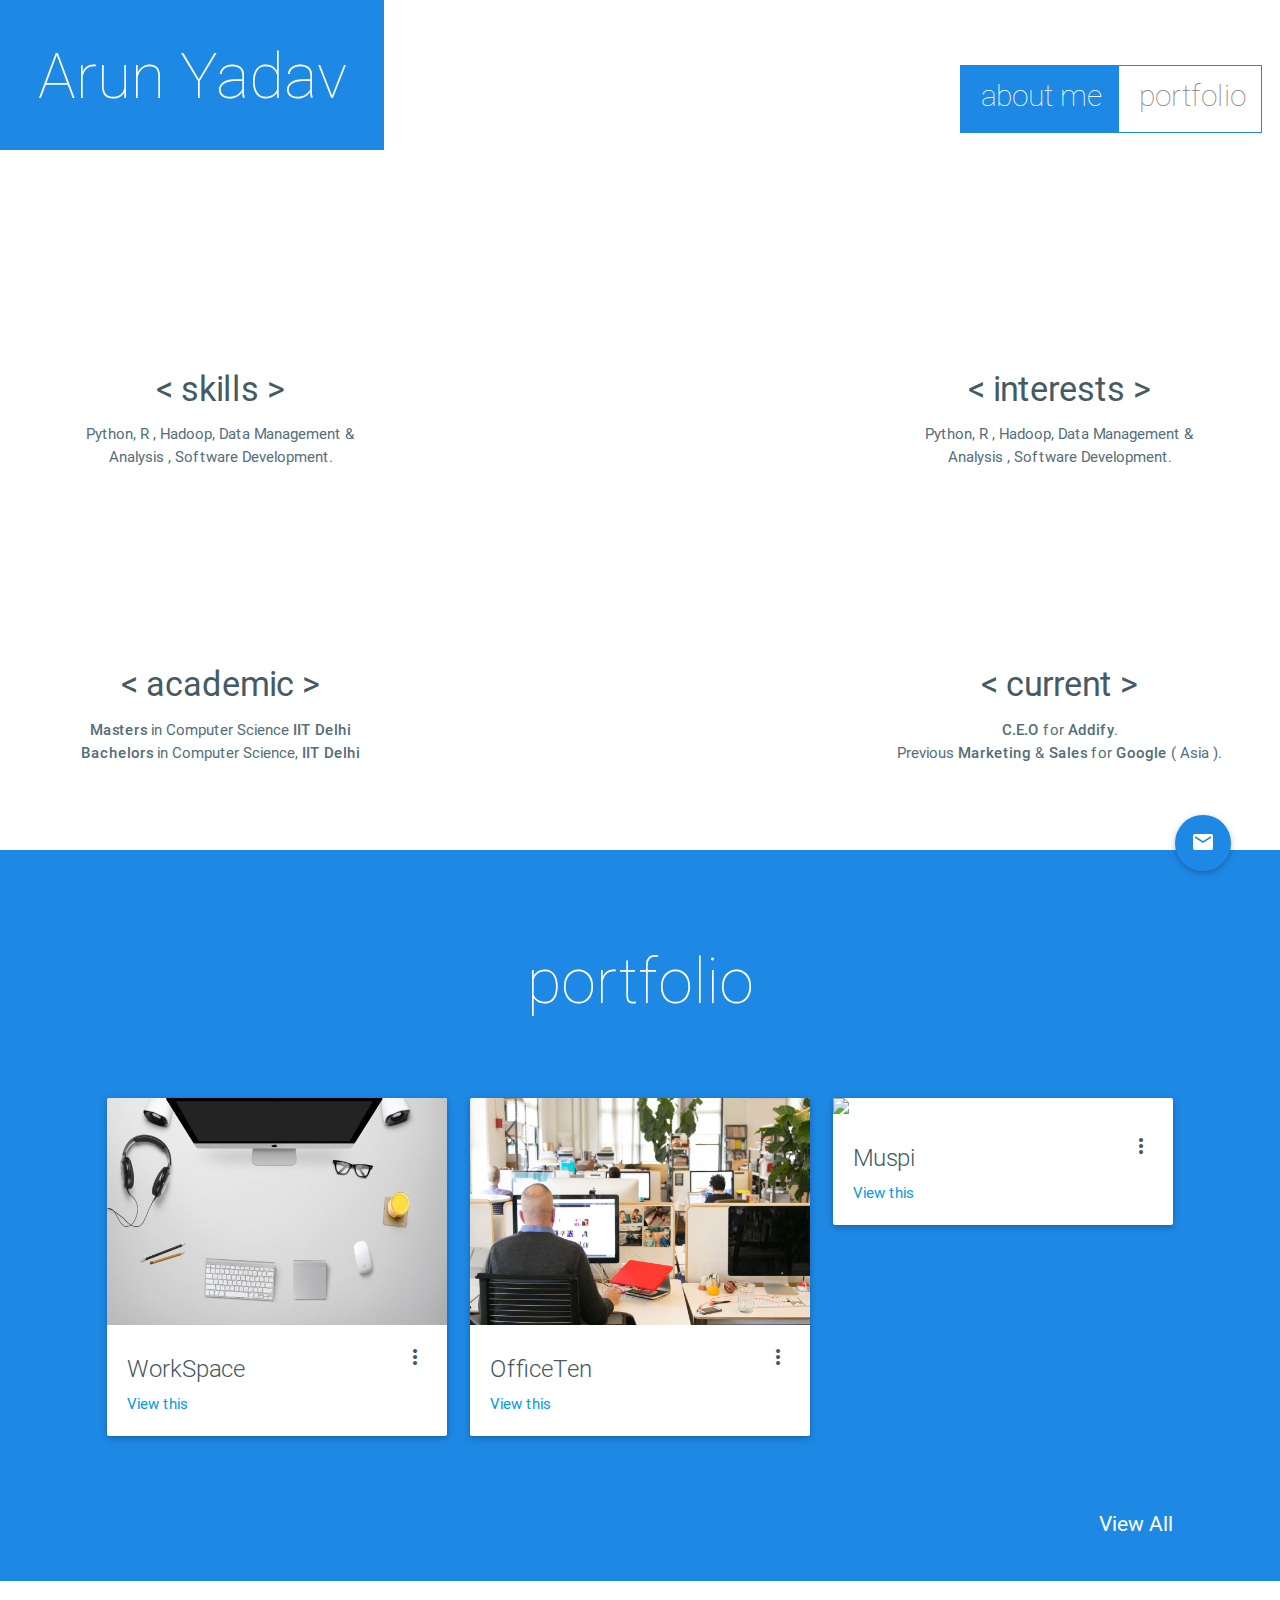
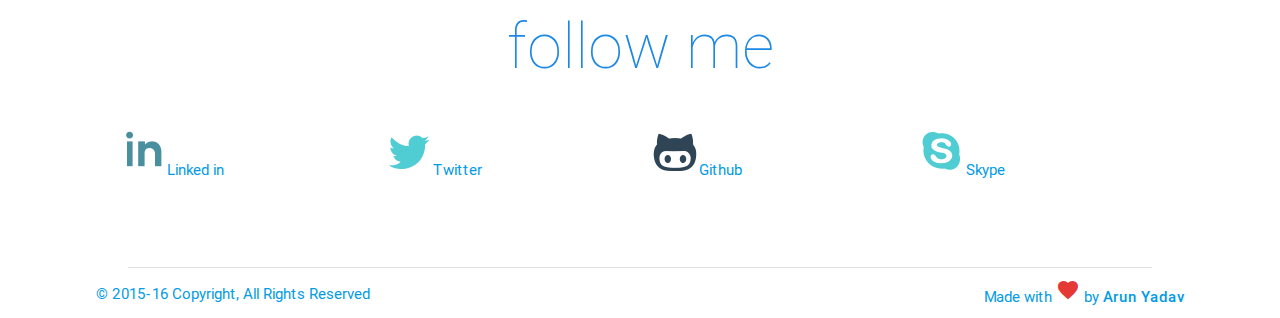
==== index.html @ 2c2eb32c "add all new files & folders" ====
<!DOCTYPE html>
<html lang="en">

<head>
    <meta charset="utf-8" />
    <meta http-equiv="X-UA-Compatible" content="IE-edge" />
    <!-- optimzed for mobile -->
    <meta name="viewport" content="width=device-width,intial-scale=1.0" />
    <!-- keywords & description -->
    <meta name="keywords" content="" />
    <meta name="description" content="" />
    <!-- Title & shortcut -->
    <title>Arun -Portfolio</title>
    <link rel="shortcut icon" href="img/" />
    <!-- Import google icon font -->
    <link href="http://fonts.googleapis.com/icon?family=Material+Icons" rel="stylesheet" />
    <!-- Compiled & minified css -->
    <link href="css/materialize.min.css" rel="stylesheet" type="text/css" />
    <link href="css/style.css" rel="stylesheet" type="text/css" />
</head>

<body>

    <header>

        <div class="name blue darken-1">
            <h1 class="white-text thin">Arun Yadav</h1>
        </div>

        <nav class="right white">
            <ul class="section table-of-contents hide-on-small-only">
                <li><a href="#about">about me</a></li>
                <li><a href="#portfolio">portfolio</a></li>
            </ul>
        </nav>

    </header>

    <!-- Top section -->
    <section id="about" class="section scrollspy">

        <div class="row">
            <div class="col l12 m12 s12 center image">

                <div class="row margin-top">
                    <!-- first row container -->

                    <div class="col l4 m4 s12 z-depth-1">
                        <!-- skills container -->
                        <h4 class="blue-grey-text text-darken-2">&lt; skills &gt;</h4>
                        <p class="blue-grey-text text-darken-1"> Python, R , Hadoop, Data Management &amp;
                            <br>Analysis , Software Development.</p>
                    </div>
                    <!-- /skills container -->

                    <div class="col l4 m4 s12 hide-on-small-only">
                        <!-- blank container -->
                        <h4 class="white-text visibility-hidden">  </h4>
                    </div>
                    <!-- / blank container -->

                    <div class="col l4 m4 s12 z-depth-1">
                        <!-- interests container -->
                        <h4 class="blue-grey-text text-darken-2">&lt; interests &gt;</h4>
                        <p class="blue-grey-text text-darken-1"> Python, R , Hadoop, Data Management &amp;
                            <br>Analysis , Software Development.</p>
                    </div>
                    <!-- / interests container -->

                </div>
                <!-- / first row container -->

                <div class="row hide-on-small-only">
                    <!-- second row container -->
                    <div class="col l12 m12 s12 center">
                        <h1 class="white-text visibility-hidden">Arun Yadav Portfolio</h1>
                    </div>
                </div>
                <!-- / second row container -->

                <div class="row">
                    <!-- third row container -->

                    <div class="col l4 m4 s12 z-depth-1">
                        <!-- History container -->
                        <h4 class="blue-grey-text text-darken-2">&lt; academic &gt;</h4>
                        <p class="blue-grey-text text-darken-1"> <strong>Masters</strong> in Computer Science <strong>IIT Delhi</strong>
                            <br/><strong>Bachelors</strong> in Computer Science, <strong>IIT Delhi</strong></p>
                    </div>
                    <!-- /history container -->

                    <div class="col l4 m4 s12 hide-on-small-only">
                        <!-- blank container -->
                        <h4 class="white-text visibility-hidden"></h4>
                    </div>
                    <!-- / blank container -->

                    <div class="col l4 m4 s12 z-depth-1">
                        <!-- currently container -->
                        <h4 class="blue-grey-text text-darken-2">&lt; current &gt;</h4>
                        <p class="blue-grey-text text-darken-1"><strong>C.E.O</strong> for <strong>Addify</strong>.
                            <br>Previous <strong>Marketing</strong> &amp; <strong>Sales</strong> for <strong>Google</strong> ( Asia ).</p>
                    </div>
                    <!-- / currently container -->

                </div>
                <!-- / third row container -->
            </div>
        </div>

    </section>
    <!-- /Top section -->

    <!-- portfolio section -->
    <section class="section scrollspy blue darken-1" id="portfolio">

        <div class="row">
            <!-- heading container -->
            <div class="col l12 m12 s12 center">
                <h1 class="white-text thin">portfolio</h1>
            </div>
        </div>
        <!-- / heading container -->

        <div class="row">
            <!-- portfolio item container -->
            <div class="container">

                <div class="col l4 m4 s12">
                    <!--   card -1 container-->

                    <div class="card hoverable">
                        <!-- card -->
                        <div class="card-image waves-effect waves-block waves-light">
                            <img class="activator" src="img/desk.jpg">
                        </div>

                        <div class="card-content">
                            <span class="card-title activator blue-grey-text text-darken-2">WorkSpace<i class="material-icons right">more_vert</i></span>
                            <p><a href="#!">View this</a></p>
                        </div>

                        <div class="card-reveal">
                            <span class="card-title grey-text text-darken-4">WorkSpace<i class="material-icons right">close</i></span>
                            <p>Here is some more information about this product that is only revealed once clicked on.</p>
                        </div>
                    </div>
                    <!-- / card -->

                </div>
                <!-- /  card -1 container-->

                <div class="col l4 m4 s12">
                    <!--   card -2 container-->

                    <div class="card hoverable">
                        <!-- card -->
                        <div class="card-image waves-effect waves-block waves-light">
                            <img class="activator" src="img/ted.jpg">
                        </div>

                        <div class="card-content">
                            <span class="card-title activator blue-grey-text text-darken-2">OfficeTen<i class="material-icons right">more_vert</i></span>
                            <p><a href="#">View this</a></p>
                        </div>

                        <div class="card-reveal">
                            <span class="card-title grey-text text-darken-4">OfficeTen<i class="material-icons right">close</i></span>
                            <p>Here is some more information about this product that is only revealed once clicked on.</p>
                        </div>
                    </div>
                    <!-- / card -->

                </div>
                <!-- /  card -2 container-->

                <div class="col l4 m4 s12">
                    <!--   card -3 container-->

                    <div class="card hoverable">
                        <!-- card -->
                        <div class="card-image waves-effect waves-block waves-light">
                            <img class="activator" src="img/phone.jpg">
                        </div>

                        <div class="card-content">
                            <span class="card-title activator blue-grey-text text-darken-2">Muspi<i class="material-icons right">more_vert</i></span>
                            <p><a href="#">View this</a></p>
                        </div>

                        <div class="card-reveal">
                            <span class="card-title grey-text text-darken-4">Muspi<i class="material-icons right">close</i></span>
                            <p>Here is some more information about this product that is only revealed once clicked on.</p>
                        </div>
                    </div>
                    <!-- / card -->

                </div>
                <!-- /  card -3 container-->
            </div>
        </div>

        <div class="row">
            <div class="container">
                <div class="col s12 m12 l12 right-align">
                    <h5><a href="#!" class="white-text">View All</a></h5>
                </div>
            </div>
        </div>

    </section>
    <!-- portfolio section -->

    <!-- page footer -->
    <footer>

        <div class="row">
            <div class="col l12 m12 s12 center">
                <h1 class="blue-text text-darken-1 thin">follow me</h1>
            </div>
        </div>

        <div class="row">
            <div class="container">
                <div class="col s12 m12 l12">
                    <div class="col s3 m3 l3">
                        <a href=""><img src="img/linkedin.png" alt="Arun Yadav linkedin" class="">Linked in</a>
                    </div>
                    <div class="col s3 m3 l3">
                        <a href=""><img src="img/twitter.png" alt="Arun Yadav Twitter" class="">Twitter</a>
                    </div>
                    <div class="col s3 m3 l3">
                        <a href=""><img src="img/github.png" alt="Arun Yadav Github" class="">Github</a>
                    </div>
                    <div class="col s3 m3 l3">
                        <a href=""><img src="img/skype.png" alt="Arun Yadav Skype" class="">Skype</a>
                    </div>
                </div>
            </div>
        </div>

        <div class="row">
            <div class="col l12 m12 s12">
                <h5 class="white-text">e</h5>
            </div>
        </div>

        <div class="divider"></div>

        <div class="row page-footer">
            <div class="container">
                <a class="left" href="#!">&copy; 2015-16 Copyright, All Rights Reserved </a>
                <a class="right" href="ydeepk.github.io">Made with <i class="material-icons pulse red-text text-darken-1">favorite</i> by <strong>Arun Yadav</strong></a>
            </div>
        </div>

    </footer>
    <!-- / page footer-->

    <!-- Message btn -->
    <a href="#message" class="contact-btn btn-floating btn-large waves-effect waves-light blue darken-1 modal-trigger"><i class="material-icons">email</i></a>

    <!-- Message Modal Structure -->

    <div class="row modal" id="message">
        <div class="col s4 m4 l4 blue darken-1 center z-depth-1">
            <aside>
                <i class="material-icons white-text large">mood</i>
                <h2 class="thin white-text">Message Me</h2>
            </aside>
        </div>
        <div class="col s8 m8 l8">
            <h5 class="center">I would be happy to hear from you</h5>
            <form class="col l12" method="post" action="">
                <div class="input-field col s12">
                    <input id="first_name" type="text" class="validate">
                    <label for="name">Name</label>
                </div>
                <div class="row">
                    <div class="input-field col s12">
                        <input id="email" type="email" class="validate">
                        <label for="email">Email</label>
                    </div>
                </div>
                <div class="row">
                    <div class="input-field col s12">
                        <textarea id="textarea1" class="materialize-textarea"></textarea>
                        <label for="textarea1">Textarea</label>
                    </div>
                </div>
                <div class="row">
                    <div class="col s12 center">
                        <a href="" class="btn btn-large blue darken-1">Send me</a>
                    </div>
                </div>
            </form>
        </div>
    </div>



    <!-- Import jquery Files  -->
    <script type="text/javascript" src="https://code.jquery.com/jquery-2.1.1.min.js"></script>
    <script type="text/javascript" src="js/materialize.min.js"></script>
    <script type="text/javascript" src="js/script.js"></script>

</body>

</html>
---- css/style.css ----
header {
    position: absolute;
    height: 150px;
    width: 100%;
}
.container {
    width: 85%;
}
h5 {
    font-size: 1.4rem;
}
.name {
    height: 100%;
    width: 30%;
    padding: 10px 0px;
    text-align: center;
}
nav {
    margin-top: -100px;
    width: 25%;
    box-shadow: none;
    transition: all 1s linear .350ms;
}
.table-of-contents li {
    padding: 0px 0px !important;
}
.table-of-contents a, nav ul li a {
    height: 4.5rem;
    line-height: 4rem;
    background-color: #FFFFFF;
    border: 1px solid #1e88e5;
    color: grey;
    font-size: 2rem;
    font-weight: lighter;
}
nav ul li a:hover, .table-of-contents a.active, .table-of-contents a:hover {
    padding-left: 20px;
    background-color: #1e88e5 !important;
    color: #fff;
    border-left: 1px solid transparent;
    font-weight: lighter;
    font-size: 2rem;
}
.fixed {
    position: fixed;
    display: block;
    z-index: 999;
}
header, .name, .name h1, nav, nav ul li a, nav ul li a:hover, .fixed {
    transition: all 1000ms ease-in-out;
}
.z-depth-1 {
    box-shadow: none;
}

/*************  / SCROLL SPY *****************/

.image {
    margin-top: 150px;
    height: 650px;
    width: 600px;
    background-position: center;
    background-image: url(../img/arunoriginal-crop-upload_burned-rwd.jpg);
    background-size: 600px 650px;
    background-repeat: no-repeat;
}
.margin-top {
    margin-top: 15%;
}
.visibility-hidden {
    visibility: hidden !important;
}
#portfolio .row {
    margin-top: 50px;
}
.divider {
    margin-left: 10%;
    width: 80% !important;
}
.social li {
    display: inline-block;
    padding: 0px 10px;
}
.social li a img {
    height: 60px;
    width: 60px;
}
.contact-btn {
    position: fixed;
    bottom: 30px;
    right: 50px !important;
}
.page-footer {
    height: 30px;
}
.page-footer div a:nth-child(1) {
    margin-top: 15px;
}
.page-footer div a {
    margin-top: 10px;
}
aside {
    height: 68vh;
}
.large {
    padding-top: 100px;
}
.pulse {
    -webkit-animation-name: pulse;
    animation-name: pulse;
    -webkit-animation-duration: 1s;
    animation-duration: 1s;
    -webkit-animation-iteration-count: infinite;
    animation-iteration-count: infinite;
    -webkit-animation-timing-function: linear;
    animation-timing-function: linear;
}
@-webkit-keyframes pulse {
    0% {
        -webkit-transform: scale(1.1);
        transform: scale(1.1);
    }
    50% {
        -webkit-transform: scale(0.8);
        transform: scale(0.8);
    }
    100% {
        -webkit-transform: scale(1);
        transform: scale(1);
    }
}
@keyframes pulse {
    0% {
        -webkit-transform: scale(1.1);
        transform: scale(1.1);
    }
    50% {
        -webkit-transform: scale(0.8);
        transform: scale(0.8);
    }
    100% {
        -webkit-transform: scale(1);
        transform: scale(1);
    }
}

/* -----------------------
    @media queries
    ----------------------*/

@media only screen and (max-width:1020px) {}
@media only screen and (max-width:600px) {
    .name {
        width: 100%;
    }
    nav {
        display: none;
    }
    .z-depth-1 {
        margin-bottom: 10px;
        background-color: #fff !important;
        opacity: 0.8;
    }
}
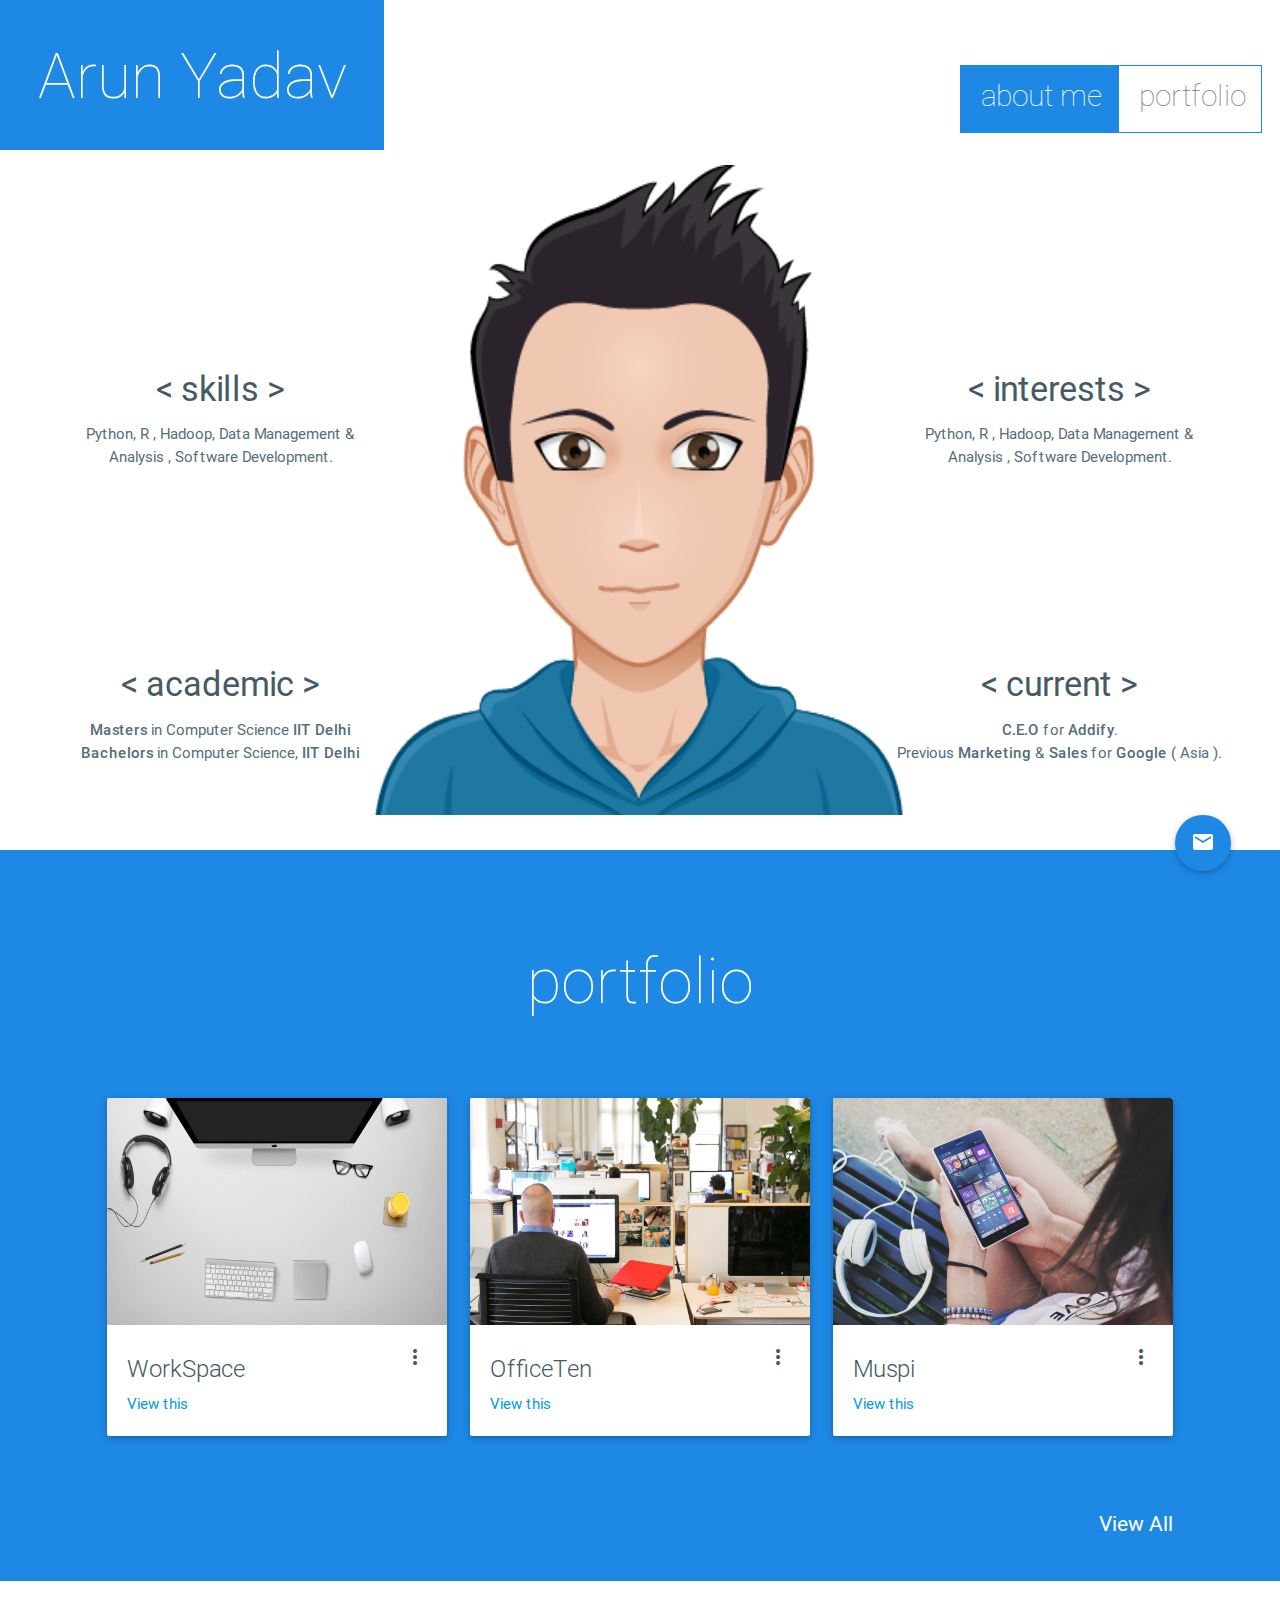
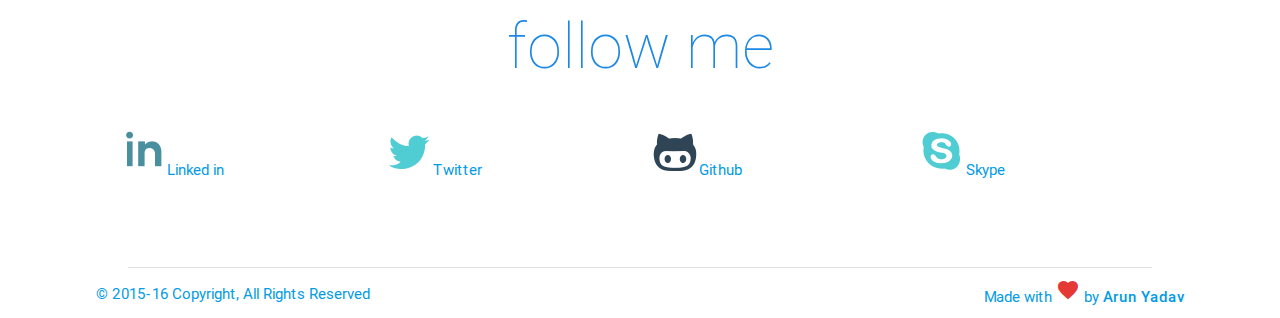
==== commit c406f2fa: "images" ====
--- a/index.html
+++ b/index.html
@@ -180,7 +180,7 @@
                     <div class="card hoverable">
                         <!-- card -->
                         <div class="card-image waves-effect waves-block waves-light">
-                            <img class="activator" src="img/phone.jpg">
+                            <img class="activator" src="img/phone.png">
                         </div>
 
                         <div class="card-content">
@@ -250,7 +250,7 @@
         <div class="row page-footer">
             <div class="container">
                 <a class="left" href="#!">&copy; 2015-16 Copyright, All Rights Reserved </a>
-                <a class="right" href="ydeepk.github.io">Made with <i class="material-icons pulse red-text text-darken-1">favorite</i> by <strong>Arun Yadav</strong></a>
+                <a class="right" href="ydarun.github.io">Made with <i class="material-icons pulse red-text text-darken-1">favorite</i> by <strong>Arun Yadav</strong></a>
             </div>
         </div>
 
--- a/css/style.css
+++ b/css/style.css
@@ -60,7 +60,7 @@
     height: 650px;
     width: 600px;
     background-position: center;
-    background-image: url(../img/arunoriginal-crop-upload_burned-rwd.jpg);
+    background-image: url(../img/Arun.png);
     background-size: 600px 650px;
     background-repeat: no-repeat;
 }
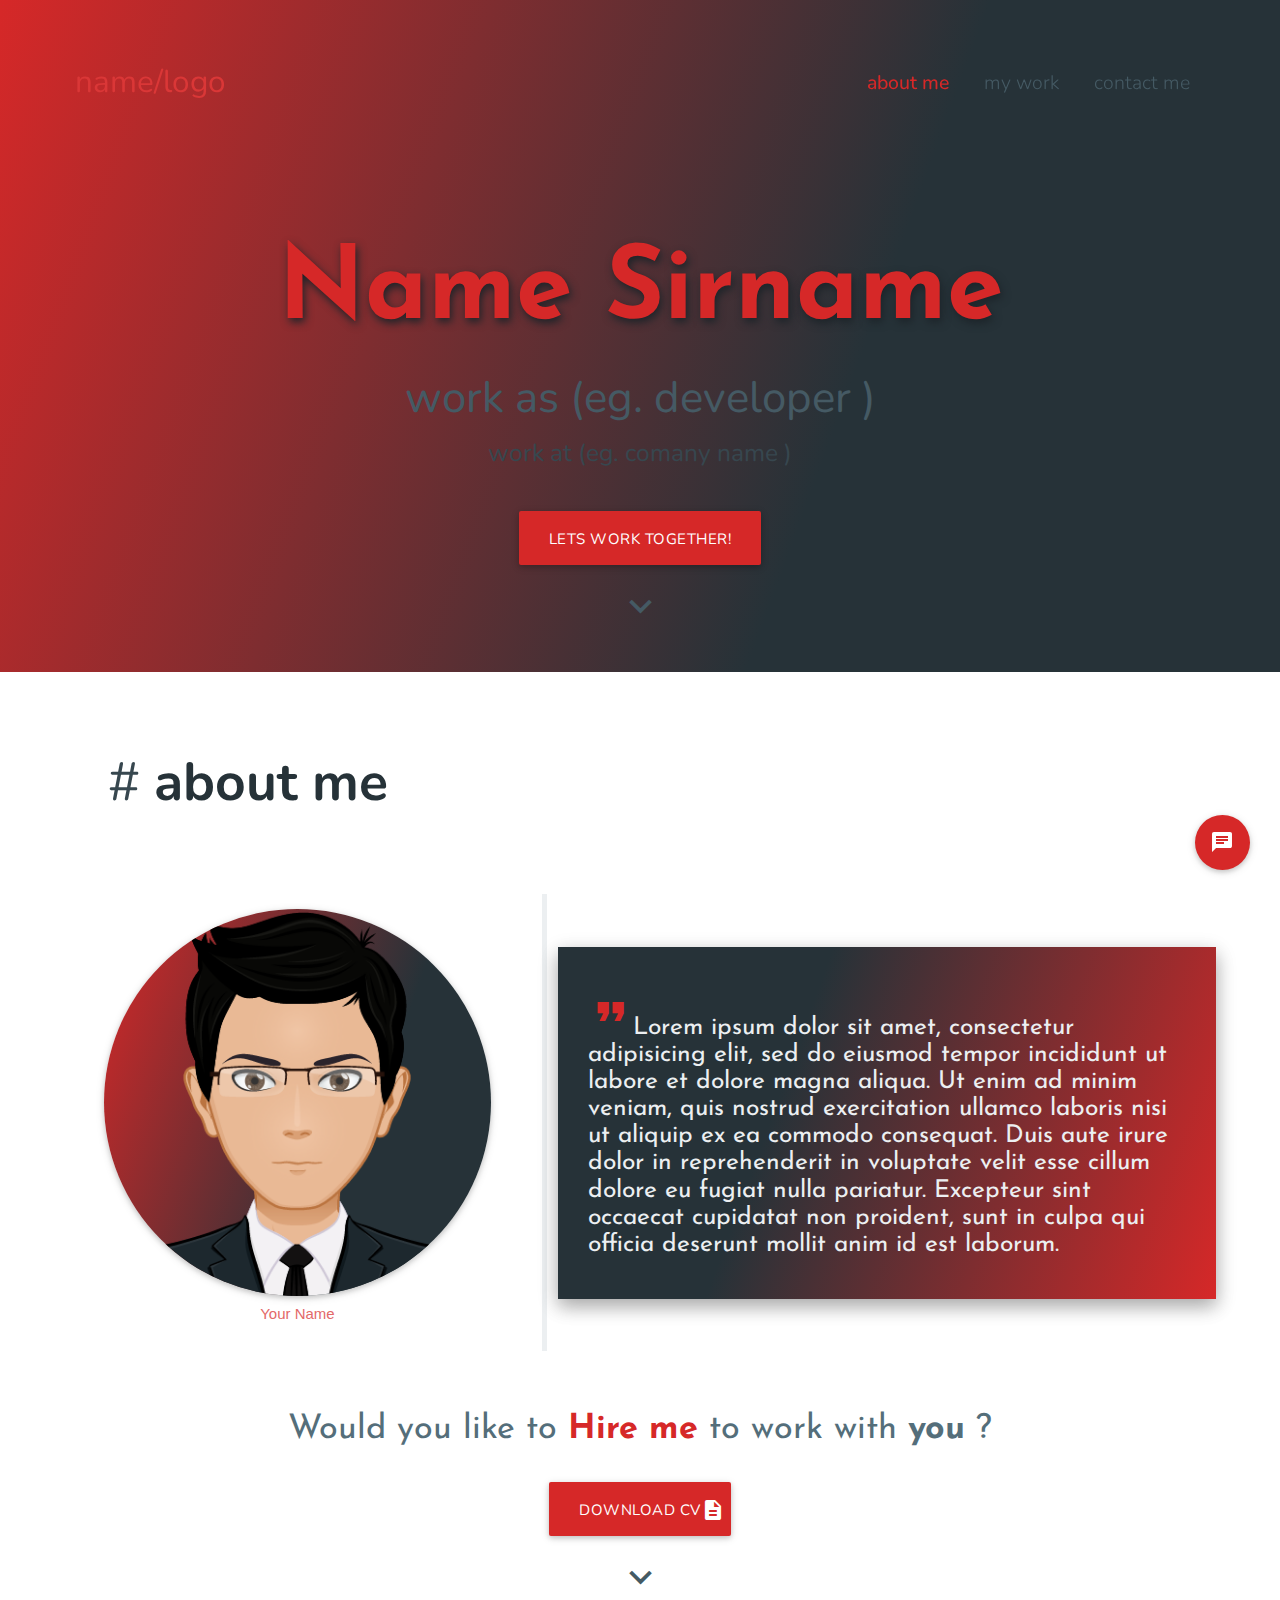
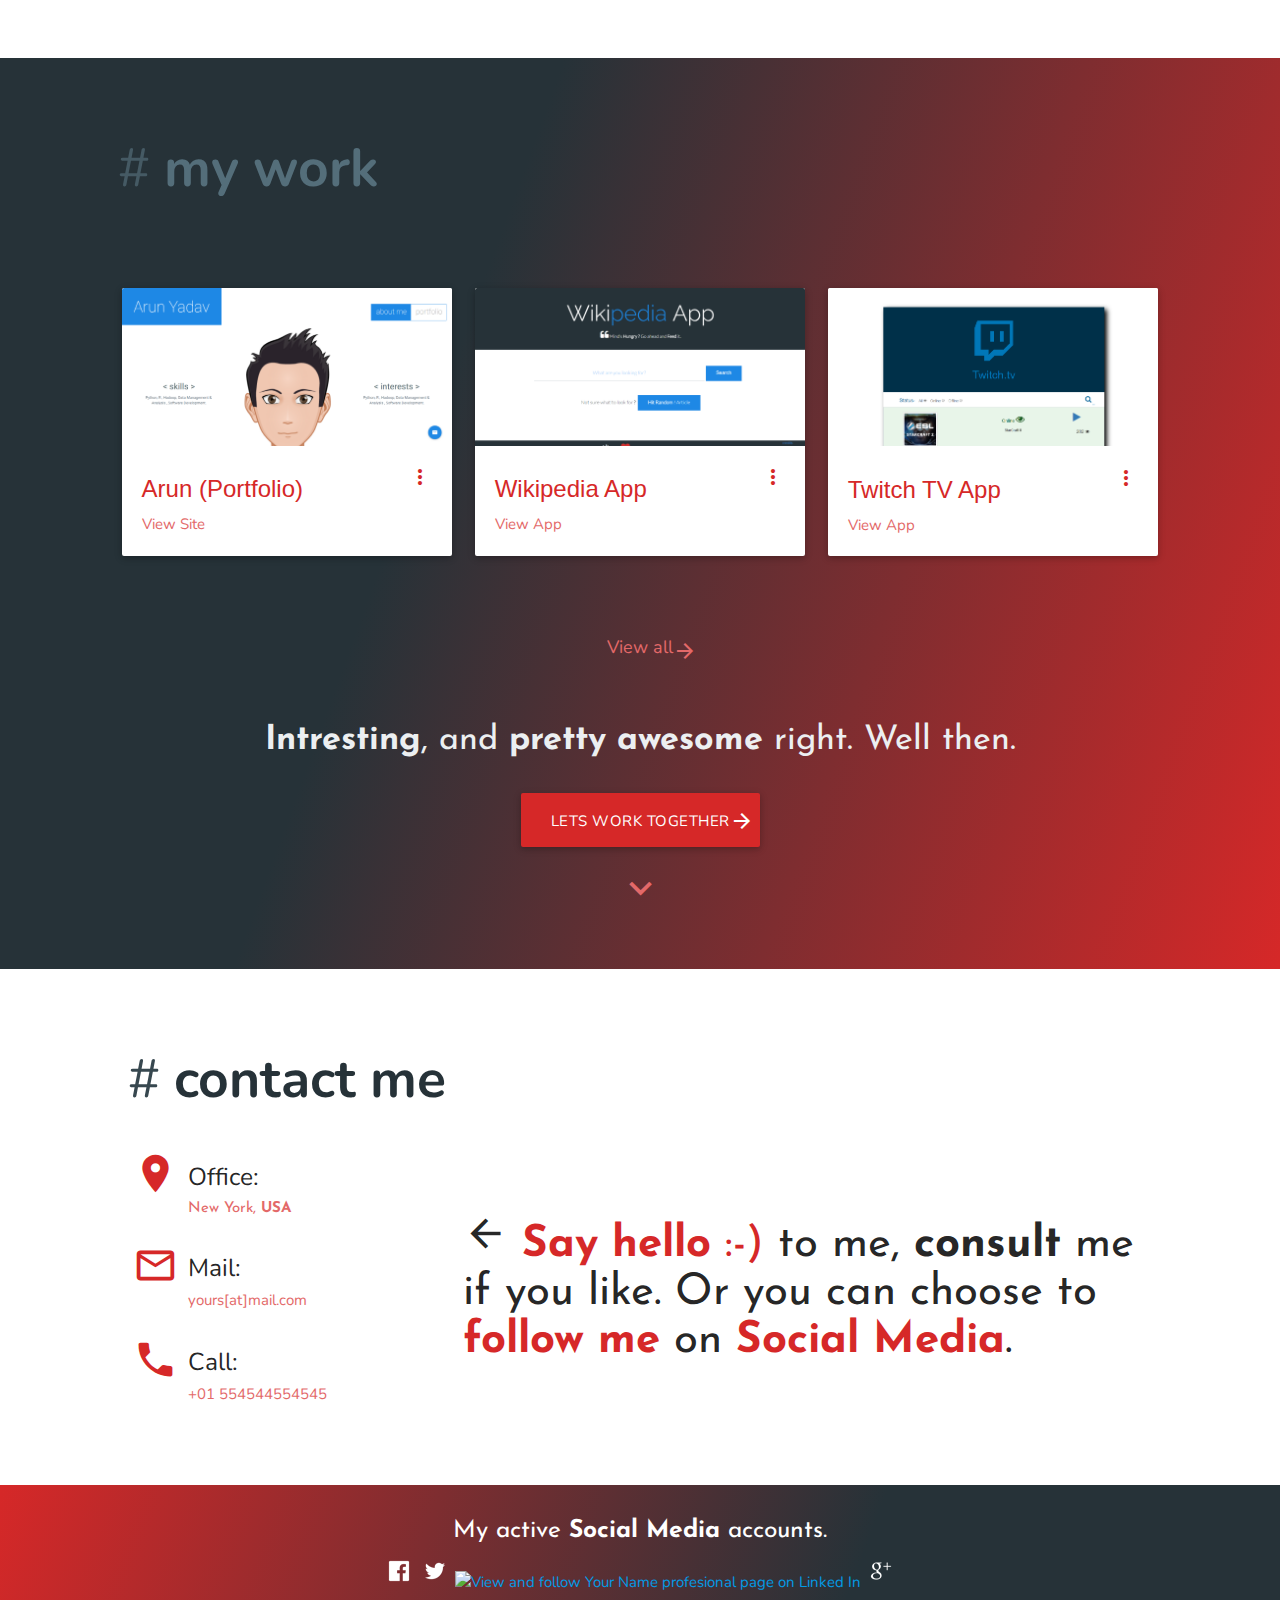
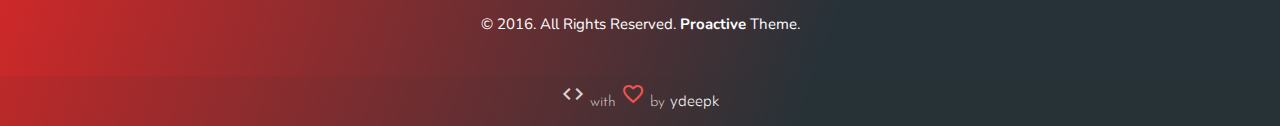
==== commit e76f75fa: "my new website" ====
--- a/index.html
+++ b/index.html
@@ -1,308 +1,457 @@
 <!DOCTYPE html>
-<html lang="en">
+<html lang="en-US">
 
 <head>
-    <meta charset="utf-8" />
-    <meta http-equiv="X-UA-Compatible" content="IE-edge" />
-    <!-- optimzed for mobile -->
-    <meta name="viewport" content="width=device-width,intial-scale=1.0" />
-    <!-- keywords & description -->
-    <meta name="keywords" content="" />
-    <meta name="description" content="" />
-    <!-- Title & shortcut -->
-    <title>Arun -Portfolio</title>
-    <link rel="shortcut icon" href="img/" />
-    <!-- Import google icon font -->
-    <link href="http://fonts.googleapis.com/icon?family=Material+Icons" rel="stylesheet" />
-    <!-- Compiled & minified css -->
-    <link href="css/materialize.min.css" rel="stylesheet" type="text/css" />
-    <link href="css/style.css" rel="stylesheet" type="text/css" />
+    <meta charset="utf-8">
+    <meta http-equiv="X-UA-Compatible" content="IE-edge">
+
+    <!-- Let browser know website is optimized for mobile  -->
+    <meta name="viewport" content="width=device-width, initial-scale=1.0" />
+
+    <!--  Title & Shortcut icon  -->
+    <title>Your title</title>
+
+    <!-- optimize "meta keyowrds & description" tag here  for SEO -->
+    <meta name="description" content="">
+    <meta name="keywords" content="">
+    <meta name="author" content="">
+    <link rel="copyright" href="copyright.html">
+
+    <!-- Robots -->
+    <meta name="robots" content="index, follow">
+    <meta name="location" content="Paris, FRANCE">
+    <link rel="icon" type="image/png" href="img/your-name-icon-avatar.png" />
+    <!-- base href="" -->
+    <!-- link href="https://yourdomain.com/" rel="canonical"/ -->
+
+    <!-- Schema.org markup for Google+ -->
+    <meta itemprop="name" content="The Name or Title Here">
+    <meta itemprop="description" content="This is the page description">
+    <meta itemprop="image" content="http://www.example.com/image.jpg">
+
+    <!-- Twitter Card data -->
+    <meta name="twitter:card" content="summary_large_image">
+    <meta name="twitter:site" content="@publisher_handle">
+    <meta name="twitter:title" content="Page Title">
+    <meta name="twitter:description" content="Page description less than 200 characters">
+    <meta name="twitter:creator" content="@author_handle">
+    <!-- Twitter summary card with large image must be at least 280x150px -->
+    <meta name="twitter:image:src" content="http://www.example.com/image.jpg">
+
+    <!-- Open Graph data -->
+    <meta property="og:title" content="Title Here" />
+    <meta property="og:type" content="article" />
+    <meta property="og:url" content="http://www.example.com/" />
+    <meta property="og:image" content="http://example.com/image.jpg" />
+    <meta property="og:description" content="Description Here" />
+    <meta property="og:site_name" content="Site Name, i.e. Moz" />
+    <meta property="article:published_time" content="2013-09-17T05:59:00+01:00" />
+    <meta property="article:modified_time" content="2013-09-16T19:08:47+01:00" />
+    <meta property="article:section" content="Article Section" />
+    <meta property="article:tag" content="Article Tag" />
+    <meta property="fb:admins" content="Facebook numberic ID" />
+
+    <!-- load Materialize/ custom stylesheets  and font files through CDN -->
+    <link rel="stylesheet" href="css/materialize.min.css">
+
+    <!--  Import "Materilize font Icons"  ,  page " preloaders.css " and  custom "style.css" stlesheets  -->
+    <link href="https://fonts.googleapis.com/icon?family=Material+Icons" rel="stylesheet">
+    <link rel="stylesheet" href="css/preloaders.css">
+    <link rel="stylesheet" href="css/style.css">
+
+    <!-- place your Google fonts CDN link's here -->
+    <link href='https://fonts.googleapis.com/css?family=Nunito:400,700' rel='stylesheet' type='text/css'>
+    <link href='https://fonts.googleapis.com/css?family=Josefin+Sans' rel='stylesheet' type='text/css'>
+
+    <!-- FAVICONS generated by favicomatic.com  -->
+
+
+
 </head>
 
 <body>
 
-    <header>
-
-        <div class="name blue darken-1">
-            <h1 class="white-text thin">Arun Yadav</h1>
-        </div>
-
-        <nav class="right white">
-            <ul class="section table-of-contents hide-on-small-only">
-                <li><a href="#about">about me</a></li>
-                <li><a href="#portfolio">portfolio</a></li>
-            </ul>
-        </nav>
+    <!-- page preloader -->
+    <div class="preloader blue-grey darken-4">
+        <!-- cusomize here for different set of preloaders  -->
+        <div class="loader">Loading...</div>
+        <h3 class="blue-grey-text text-darken-2 center">Loading Wait . . .</h3>
+    </div>
+    <!-- / page preloader -->
+
+    <!-- Main header -->
+    <header class="reverse-gradient-bg">
+        <!-- nav bar -->
+        <div class="navbar-fixed">
+            <nav class="transparent z-depth-0">
+                <div class="nav-wrapper">
+                    <a href="#" class="brand-logo">name/logo</a>
+
+                    <ul class="right hide-on-med-and-down section table-of-contents">
+                        <li><a href="#about-me">about me</a></li>
+                        <li><a href="#my-work">my work</a></li>
+                        <li><a href="#contact-me">contact me</a></li>
+                    </ul>
+
+                </div>
+            </nav>
+        </div>
+        <!-- / nav bar -->
+
+        <!-- NAME , WORK title, Lets Work btn  container -->
+        <div class="container">
+            <div class="row">
+                <div class="col s12 m12 l12">
+                    <h1 class="center cust-pink-text josefin title"><b>Name Sirname</b></h1>
+                    <h3 class="center blue-grey-text text-darken-2">work as (eg. developer )</h3>
+                    <h5 class="center blue-grey-text text-darken-3">work at (eg. comany name )</h5>
+                </div>
+            </div>
+            <!-- / NAME & WORK title  container -->
+
+            <!-- Lets Work btn row -->
+            <div class="row">
+                <div class="col s12 m12 l12 center">
+                    <a href="#" class="btn btn-large cust-pink-bg work-btn" target="_blank">Lets work together!</a>
+                </div>
+            </div>
+            <!-- / Lets Work btn row -->
+        </div>
+        <!-- / NAME & WORK title  container -->
+
+        <!-- Scroll down arrow  row  ( to next section i.e. about me )-->
+        <div class="row">
+            <h4 class="center"><a href="#about-me" class="blue-grey-text text-darken-2"><i class="material-icons large">keyboard_arrow_down</i></a></h4>
+        </div>
+        <!-- / Scroll down arrow  row  -->
 
     </header>
-
-    <!-- Top section -->
-    <section id="about" class="section scrollspy">
-
-        <div class="row">
-            <div class="col l12 m12 s12 center image">
-
-                <div class="row margin-top">
-                    <!-- first row container -->
-
-                    <div class="col l4 m4 s12 z-depth-1">
-                        <!-- skills container -->
-                        <h4 class="blue-grey-text text-darken-2">&lt; skills &gt;</h4>
-                        <p class="blue-grey-text text-darken-1"> Python, R , Hadoop, Data Management &amp;
-                            <br>Analysis , Software Development.</p>
-                    </div>
-                    <!-- /skills container -->
-
-                    <div class="col l4 m4 s12 hide-on-small-only">
-                        <!-- blank container -->
-                        <h4 class="white-text visibility-hidden">  </h4>
-                    </div>
-                    <!-- / blank container -->
-
-                    <div class="col l4 m4 s12 z-depth-1">
-                        <!-- interests container -->
-                        <h4 class="blue-grey-text text-darken-2">&lt; interests &gt;</h4>
-                        <p class="blue-grey-text text-darken-1"> Python, R , Hadoop, Data Management &amp;
-                            <br>Analysis , Software Development.</p>
-                    </div>
-                    <!-- / interests container -->
-
-                </div>
-                <!-- / first row container -->
-
-                <div class="row hide-on-small-only">
-                    <!-- second row container -->
-                    <div class="col l12 m12 s12 center">
-                        <h1 class="white-text visibility-hidden">Arun Yadav Portfolio</h1>
-                    </div>
-                </div>
-                <!-- / second row container -->
-
-                <div class="row">
-                    <!-- third row container -->
-
-                    <div class="col l4 m4 s12 z-depth-1">
-                        <!-- History container -->
-                        <h4 class="blue-grey-text text-darken-2">&lt; academic &gt;</h4>
-                        <p class="blue-grey-text text-darken-1"> <strong>Masters</strong> in Computer Science <strong>IIT Delhi</strong>
-                            <br/><strong>Bachelors</strong> in Computer Science, <strong>IIT Delhi</strong></p>
-                    </div>
-                    <!-- /history container -->
-
-                    <div class="col l4 m4 s12 hide-on-small-only">
-                        <!-- blank container -->
-                        <h4 class="white-text visibility-hidden"></h4>
-                    </div>
-                    <!-- / blank container -->
-
-                    <div class="col l4 m4 s12 z-depth-1">
-                        <!-- currently container -->
-                        <h4 class="blue-grey-text text-darken-2">&lt; current &gt;</h4>
-                        <p class="blue-grey-text text-darken-1"><strong>C.E.O</strong> for <strong>Addify</strong>.
-                            <br>Previous <strong>Marketing</strong> &amp; <strong>Sales</strong> for <strong>Google</strong> ( Asia ).</p>
-                    </div>
-                    <!-- / currently container -->
-
-                </div>
-                <!-- / third row container -->
-            </div>
-        </div>
-
-    </section>
-    <!-- /Top section -->
-
-    <!-- portfolio section -->
-    <section class="section scrollspy blue darken-1" id="portfolio">
-
-        <div class="row">
-            <!-- heading container -->
-            <div class="col l12 m12 s12 center">
-                <h1 class="white-text thin">portfolio</h1>
-            </div>
-        </div>
-        <!-- / heading container -->
-
-        <div class="row">
-            <!-- portfolio item container -->
-            <div class="container">
-
-                <div class="col l4 m4 s12">
-                    <!--   card -1 container-->
-
-                    <div class="card hoverable">
-                        <!-- card -->
-                        <div class="card-image waves-effect waves-block waves-light">
-                            <img class="activator" src="img/desk.jpg">
-                        </div>
-
-                        <div class="card-content">
-                            <span class="card-title activator blue-grey-text text-darken-2">WorkSpace<i class="material-icons right">more_vert</i></span>
-                            <p><a href="#!">View this</a></p>
-                        </div>
-
-                        <div class="card-reveal">
-                            <span class="card-title grey-text text-darken-4">WorkSpace<i class="material-icons right">close</i></span>
-                            <p>Here is some more information about this product that is only revealed once clicked on.</p>
-                        </div>
-                    </div>
-                    <!-- / card -->
-
-                </div>
-                <!-- /  card -1 container-->
-
-                <div class="col l4 m4 s12">
-                    <!--   card -2 container-->
-
-                    <div class="card hoverable">
-                        <!-- card -->
-                        <div class="card-image waves-effect waves-block waves-light">
-                            <img class="activator" src="img/ted.jpg">
-                        </div>
-
-                        <div class="card-content">
-                            <span class="card-title activator blue-grey-text text-darken-2">OfficeTen<i class="material-icons right">more_vert</i></span>
-                            <p><a href="#">View this</a></p>
-                        </div>
-
-                        <div class="card-reveal">
-                            <span class="card-title grey-text text-darken-4">OfficeTen<i class="material-icons right">close</i></span>
-                            <p>Here is some more information about this product that is only revealed once clicked on.</p>
-                        </div>
-                    </div>
-                    <!-- / card -->
-
-                </div>
-                <!-- /  card -2 container-->
-
-                <div class="col l4 m4 s12">
-                    <!--   card -3 container-->
-
-                    <div class="card hoverable">
-                        <!-- card -->
-                        <div class="card-image waves-effect waves-block waves-light">
-                            <img class="activator" src="img/phone.png">
-                        </div>
-
-                        <div class="card-content">
-                            <span class="card-title activator blue-grey-text text-darken-2">Muspi<i class="material-icons right">more_vert</i></span>
-                            <p><a href="#">View this</a></p>
-                        </div>
-
-                        <div class="card-reveal">
-                            <span class="card-title grey-text text-darken-4">Muspi<i class="material-icons right">close</i></span>
-                            <p>Here is some more information about this product that is only revealed once clicked on.</p>
-                        </div>
-                    </div>
-                    <!-- / card -->
-
-                </div>
-                <!-- /  card -3 container-->
-            </div>
-        </div>
-
-        <div class="row">
-            <div class="container">
-                <div class="col s12 m12 l12 right-align">
-                    <h5><a href="#!" class="white-text">View All</a></h5>
-                </div>
-            </div>
-        </div>
-
-    </section>
-    <!-- portfolio section -->
-
-    <!-- page footer -->
-    <footer>
-
-        <div class="row">
-            <div class="col l12 m12 s12 center">
-                <h1 class="blue-text text-darken-1 thin">follow me</h1>
-            </div>
-        </div>
-
-        <div class="row">
-            <div class="container">
-                <div class="col s12 m12 l12">
-                    <div class="col s3 m3 l3">
-                        <a href=""><img src="img/linkedin.png" alt="Arun Yadav linkedin" class="">Linked in</a>
-                    </div>
-                    <div class="col s3 m3 l3">
-                        <a href=""><img src="img/twitter.png" alt="Arun Yadav Twitter" class="">Twitter</a>
-                    </div>
-                    <div class="col s3 m3 l3">
-                        <a href=""><img src="img/github.png" alt="Arun Yadav Github" class="">Github</a>
-                    </div>
-                    <div class="col s3 m3 l3">
-                        <a href=""><img src="img/skype.png" alt="Arun Yadav Skype" class="">Skype</a>
-                    </div>
-                </div>
-            </div>
-        </div>
-
-        <div class="row">
-            <div class="col l12 m12 s12">
-                <h5 class="white-text">e</h5>
-            </div>
-        </div>
-
-        <div class="divider"></div>
-
-        <div class="row page-footer">
-            <div class="container">
-                <a class="left" href="#!">&copy; 2015-16 Copyright, All Rights Reserved </a>
-                <a class="right" href="ydarun.github.io">Made with <i class="material-icons pulse red-text text-darken-1">favorite</i> by <strong>Arun Yadav</strong></a>
-            </div>
-        </div>
-
-    </footer>
-    <!-- / page footer-->
-
-    <!-- Message btn -->
-    <a href="#message" class="contact-btn btn-floating btn-large waves-effect waves-light blue darken-1 modal-trigger"><i class="material-icons">email</i></a>
-
-    <!-- Message Modal Structure -->
-
+    <!-- / Main header -->
+
+    <!-- fixed message button -->
+    <a href="#message" class="btn btn-floating btn-large cust-pink-bg modal-trigger z-depth-1"><i class="material-icons">chat</i></a>
+
+    <!-- Direct Message modal window -->
     <div class="row modal" id="message">
-        <div class="col s4 m4 l4 blue darken-1 center z-depth-1">
+        <div class="col s4 m4 l4 message-aside large reverse-gradient-bg center z-depth-1">
             <aside>
-                <i class="material-icons white-text large">mood</i>
-                <h2 class="thin white-text">Message Me</h2>
+                <i class="material-icons white-text large">insert_emoticon</i>
+                <h3 class="white-text">Message Me</h3>
             </aside>
         </div>
-        <div class="col s8 m8 l8">
-            <h5 class="center">I would be happy to hear from you</h5>
+        <div class="col s8 m8 l8 right">
+            <h5 class="center blue-grey-text text-darken-2 josefin"><b>Happy to hear</b> from you ! <i class="material-icons cust-pink-text close">close</i></h5>
             <form class="col l12" method="post" action="">
                 <div class="input-field col s12">
-                    <input id="first_name" type="text" class="validate">
+                    <input id="first_name" type="text" name="name" class="validate" required>
                     <label for="name">Name</label>
                 </div>
-                <div class="row">
-                    <div class="input-field col s12">
-                        <input id="email" type="email" class="validate">
-                        <label for="email">Email</label>
-                    </div>
-                </div>
-                <div class="row">
-                    <div class="input-field col s12">
-                        <textarea id="textarea1" class="materialize-textarea"></textarea>
-                        <label for="textarea1">Textarea</label>
-                    </div>
-                </div>
-                <div class="row">
-                    <div class="col s12 center">
-                        <a href="" class="btn btn-large blue darken-1">Send me</a>
-                    </div>
+                <div class="input-field col s12">
+                    <input id="email" type="email" name="email" class="validate" required>
+                    <label for="email">Email</label>
+                </div>
+                <div class="input-field col s12">
+                    <textarea id="textarea1" name="message" class="materialize-textarea"></textarea>
+                    <label for="textarea1">Textarea</label>
+                </div>
+                <div class="col s12 center">
+                    <button type="submit" name="send" value="send" class="btn btn-large cust-pink-bg white-text">send</button>
                 </div>
             </form>
         </div>
     </div>
-
-
-
-    <!-- Import jquery Files  -->
-    <script type="text/javascript" src="https://code.jquery.com/jquery-2.1.1.min.js"></script>
-    <script type="text/javascript" src="js/materialize.min.js"></script>
-    <script type="text/javascript" src="js/script.js"></script>
+    <!-- / message modal window -->
+
+    <!-- MAIN section -->
+    <main>
+
+        <!-- about me section -->
+        <section id="about-me" class="section scrollspy">
+            <!-- Heading about me -->
+            <div class="container">
+                <div class="row">
+                    <div class="col s12 m5 l4">
+                        <h2 class="blue-grey-text text-darken-4 center section-title"><span class="blue-grey-text text-darken-3">#</span> <b>about me</b></h2>
+                    </div>
+                </div>
+            </div>
+            <!-- / Heading about me -->
+
+            <!-- IMAGE & Description ABOUT ME put up your image and name here  -->
+            <div class="container margin-top">
+                <div class="row">
+                    <!-- IMAGE about me -->
+                    <div class="col s12 m5 l5 center">
+                        <figure><img src="img/your-name-avatar.png" alt="Your Name Portfolio Pic" class="responsive-img circle reverse-gradient-bg z-depth-1">
+                            <figcaption class="cust-light-pink-text">Your Name</figcaption>
+                        </figure>
+                    </div>
+                    <!--  / IMAGE about me -->
+                    <!-- Description about me -->
+                    <div class="col s12 m7 l7 description-left-line">
+                        <div class="gradient-bg description z-depth-2">
+                            <h5 class="blue-grey-text text-lighten-5 josefin"><i class="cust-pink-text material-icons large">format_quote</i>Lorem ipsum dolor sit amet, consectetur adipisicing elit, sed do eiusmod tempor incididunt ut labore et dolore magna aliqua. Ut enim ad minim veniam, quis nostrud exercitation ullamco laboris nisi ut aliquip ex ea commodo consequat. Duis aute irure dolor in reprehenderit in voluptate velit esse cillum dolore eu fugiat nulla pariatur. Excepteur sint occaecat cupidatat non proident, sunt in culpa qui officia deserunt mollit anim id est laborum.</h5>
+                        </div>
+                    </div>
+                    <!--  / Description about me -->
+                </div>
+            </div>
+            <!-- / IMAGE  & ABOUT ME -->
+
+            <!-- Request CV about me-->
+            <div class="container margin-top">
+                <div class="row">
+                    <h4 class="blue-grey-text text-darken-1 josefin center">Would you like to <b class="cust-pink-text">Hire me</b> to work with <b>you</b> ? </h4>
+                </div>
+                <!-- ADD your link here  to your Resume. either pdf/doc/ etc ..  OR else your own custom Resume page -->
+                <div class="row center">
+                    <a href="#" class="btn btn-large cust-pink-bg" download>download cv<i class="material-icons absolute">description</i></a>
+                </div>
+            </div>
+            <!-- / Download CV about me-->
+
+            <!-- Scroll down arrow  row  ( to next section i.e. my work )-->
+            <div class="row">
+                <h4 class="center"><a href="#my-work" class="blue-grey-text text-darken-2"><i class="material-icons large">keyboard_arrow_down</i></a></h4>
+            </div>
+            <!-- / Scroll down arrow  row  -->
+
+        </section>
+        <!-- / about me section -->
+
+        <!-- my work section -->
+        <section id="my-work" class="section scrollspy gradient-bg">
+            <!-- Heading about me -->
+            <div class="container">
+                <div class="row">
+                    <div class="col s12 m5 l4">
+                        <h2 class="blue-grey-text text-darken-1 center section-title"><span class="blue-grey-text text-darken-2">#</span> <b>my work</b></h2>
+                    </div>
+                </div>
+            </div>
+            <!-- / Heading about me -->
+
+            <div class="container margin-top">
+
+                <!-- CARD Container -->
+                <div class="container">
+                    <div class="row">
+                        <div class="col s12 m4 l4">
+                            <!-- col 1  CARD 1  -->
+                            <div class="card hoverable">
+                                <div class="card-image waves-effect waves-block waves-light">
+                                    <!--   your PROJECT  IMAGE   -->
+                                    <img class="activator" src="img/arunYadav.PNG">
+                                </div>
+                                <div class="card-content">
+                                    <!-- PROJECT NAME -->
+                                    <span class="card-title activator cust-pink-text">Arun (Portfolio)<i class="material-icons right">more_vert</i></span>
+                                    <!-- LINK TO YOUR PROJECT -->
+                                    <p><a href="" class="cust-light-pink-text" target="_blank">View Site</a></p>
+                                </div>
+                                <!--  DESCRIPTION / SUMMARY ABOUT PROJECT -->
+                                <div class="card-reveal">
+                                    <span class="card-title cust-pink-text">Arun (Portfolio Site)<i class="material-icons right">close</i></span>
+                                    <p class="cust-light-pink-text">Honorable Mr. Arun Yadav owner of IT company approached us for his new portfolio site. He wanted me to design it unique and different, and Result is beautiful. <a href="https://ydarun.github.io" target="_blank">Arun -Portfolio</a></p>
+                                </div>
+                            </div>
+                        </div>
+                        <!-- / col 1 CARD 1  -->
+
+                        <div class="col s12 m4 l4">
+                            <!-- col 2 CARD 2 -->
+                            <div class="card hoverable">
+                                <div class="card-image waves-effect waves-block waves-light">
+                                    <!--   your PROJECT  IMAGE   -->
+                                    <img class="activator" src="img/wikipedia.PNG">
+                                </div>
+                                <div class="card-content">
+                                    <!-- PROJECT NAME -->
+                                    <span class="card-title activator cust-pink-text">Wikipedia App<i class="material-icons right">more_vert</i></span>
+                                    <!-- LINK TO YOUR PROJECT -->
+                                    <p><a href="" class="cust-light-pink-text" target="_blank">View App</a></p>
+                                </div>
+                                <!--  DESCRIPTION / SUMMARY ABOUT PROJECT -->
+                                <div class="card-reveal">
+                                    <span class="card-title cust-pink-text">Wikipedia App<i class="material-icons right">close</i></span>
+                                    <p class="cust-light-pink-text">A pet project to make custom wikipedia app, that fetches random wiki Article with one click. And capable of performing search on any topic and displays result on same page. <a href="projects/wiki/wiki.html" class="cust-light-pink-text"
+                                            target="_blank">Wikipedia App</a></p>
+                                </div>
+                            </div>
+                        </div>
+                        <!-- / col 2 CARD 2 -->
+
+                        <div class="col s12 m4 l4">
+                            <!-- col 3 CARD  3  -->
+                            <div class="card hoverable">
+                                <div class="card-image waves-effect waves-block waves-light">
+                                    <!--   your PROJECT  IMAGE   -->
+                                    <img class="activator" src="img/twitch.png">
+                                </div>
+                                <div class="card-content">
+                                    <!-- PROJECT NAME -->
+                                    <span class="card-title activator cust-pink-text">Twitch TV App<i class="material-icons right">more_vert</i></span>
+                                    <!-- LINK TO YOUR PROJECT -->
+                                    <p><a href="" class="cust-light-pink-text" target="_blank">View App</a></p>
+                                </div>
+                                <!--  DESCRIPTION / SUMMARY ABOUT PROJECT -->
+                                <div class="card-reveal">
+                                    <span class="card-title cust-pink-text">Twitch TV App<i class="material-icons right">close</i></span>
+                                    <p class="cust-light-pink-text">Challenge was to display <strong>online / offline Status</strong> of selected group of users, those stream's regularly. Additionaly App sholud be capable to search different Users / channels those are streaming or exists
+                                        on Twitch Tv</p>
+                                </div>
+                            </div>
+                        </div>
+                        <!-- / col 3 CARD  3 -->
+                    </div>
+                </div>
+            </div>
+            <!-- / CARD Container -->
+
+            <!--  View all button  / link   -->
+            <div class="container margin-top">
+                <div class="row">
+                    <div class="col s12 m12 l12 center">
+                        <h6><a href="#" class="cust-light-pink-text view-all-work" target="_blank">View all <i class="material-icons cust-light-pink-text absolute">arrow_forward</i></a></h6>
+                    </div>
+                </div>
+            </div>
+            <!--  / View all button  / link   -->
+
+            <!--  PRAISE & suggest to hire  -->
+            <div class="container margin-top center">
+                <div class="row">
+                    <h4 class="blue-grey-text text-lighten-5 josefin"><b>Intresting</b>, and <b>pretty awesome</b> right. Well then.</h4>
+                </div>
+                <!-- LINK TO WORKING TOGETHER -->
+                <div class="row">
+                    <a href="" class="btn btn-large cust-pink-bg" target="_blank">Lets work together<i class="material-icons absolute">arrow_forward</i></a>
+                </div>
+            </div>
+            <!-- /  PRAISE & suggest to hire -->
+
+            <!-- Scroll down arrow  row  ( to next section i.e. about me )-->
+            <div class="row">
+                <h4 class="center"><a href="#contact-me" class="cust-light-pink-text"><i class="material-icons large">keyboard_arrow_down</i></a></h4>
+            </div>
+            <!-- / Scroll down arrow  row  -->
+
+        </section>
+        <!-- / my work section -->
+
+        <!-- Contact section -->
+        <section id="contact-me" class="section scrollspy">
+            <div class="container">
+                <!-- Heading about me -->
+                <div class="container">
+                    <div class="row">
+                        <div class="col s12 m5 l4">
+                            <h2 class="blue-grey-text text-darken-4 center section-title"><span class="blue-grey-text text-darken-3">#</span> <b>contact me</b></h2>
+                        </div>
+                    </div>
+                </div>
+                <!-- / Heading about me -->
+
+                <!--  Contact container -->
+                <div class="container">
+                    <div class="row">
+                        <!-- ADDRESSS, email id, Call container  ( columns )-->
+                        <div class="col s12 m4 l4">
+                            <!-- ADDRESSS -->
+                            <div class="row">
+                                <div class="col s12 m12 l12">
+                                    <div class="col s2 m2 l2">
+                                        <i class="material-icons large cust-pink-text">location_on</i>
+                                    </div>
+                                    <div class="col s10 m10 l10">
+                                        <h5>Office:</h5>
+                                        <!-- YOUR ADDRESS -->
+                                        <h6 class="cust-light-pink-text josefin">New York, <b>USA</b></h6>
+                                    </div>
+                                </div>
+                            </div>
+                            <!-- / ADDRESSS -->
+
+                            <!--  email id -->
+                            <div class="row">
+                                <div class="col s12 m12 l12">
+                                    <div class="col s2 m2 l2">
+                                        <i class="material-icons large cust-pink-text">mail_outline</i>
+                                    </div>
+                                    <div class="col s10 m10 l10">
+                                        <h5>Mail:</h5>
+                                        <!-- YOUR MAIL -->
+                                        <h6 class="mail-link josefin"><a href="mailto:yours@mail.com" target="_blank">yours[at]mail.com</a></h6>
+                                    </div>
+                                </div>
+                            </div>
+                            <!-- / email id -->
+
+                            <!-- Call Telephone number -->
+                            <div class="row">
+                                <div class="col s12 m12 l12">
+                                    <div class="col s2 m2 l2"><i class="material-icons large cust-pink-text">phone</i></div>
+                                    <div class="col s10 m10 l10">
+                                        <h5>Call:</h5>
+                                        <!-- YOUR CONTACT NUMBER -->
+                                        <h6 class="josefin"><a href="tel:+01 554544554545" class="cust-light-pink-text">+01 554544554545</a></h6></div>
+                                </div>
+                            </div>
+                            <!-- Call Telephone number -->
+
+                        </div>
+                        <!--  / ADDRESSS,  email id,  Call container  ( columns )  -->
+
+                        <div class="s12 m8 l8">
+                            <h4 class="white-text">S</h4>
+                            <!-- SAY SOMETHING/ MESSAGE -->
+                            <h3 class="josefin"><i class="material-icons large">arrow_back</i> <span class="cust-pink-text"><b>Say hello</b> :-&#41;</span> to me, <b>consult</b> me if you like. Or you can choose to <span class="cust-pink-text"><b>follow me</b></span> on <span class="cust-pink-text"><b>Social Media</b></span>.</h3>
+                        </div>
+                    </div>
+                </div>
+                <!--  / contact container -->
+        </section>
+        <!-- / Contact section -->
+
+    </main>
+    <!-- / main section -->
+
+    <!-- FOOTER -->
+    <footer class="page-footer reverse-gradient-bg">
+        <div class="container center">
+            <div class="row">
+                <div class="col l12 m12 s12">
+                    <h5 class="white-text josefin">My active <b>Social Media</b> accounts. </h5>
+                </div>
+                <div class="row">
+                    <div class="col s12 m12 l12">
+                        <a href="" target="_blank"><img src="img/facebook-your-name.png" alt="friend your name on facebook" /></a>
+                        <a href="" target="_blank"><img src="img/twitter-your-name.png" alt="follow your name on twitter" /></a>
+                        <a href="" target="_blank"><img src="img/linkedin-your-name.png" alt="View and follow Your Name profesional page on Linked In" /></a>
+                        <a href="" target="_blank"><img src="img/google+-your-name.png" alt="socialize with Your Name on Google+" /></a>
+                    </div>
+                </div>
+                <div class="row">
+                    <div class="col s12 m12 l12">
+                        <span class="white-text nunito">&copy; 2016. All Rights Reserved. <b>Proactive</b> Theme.</span>
+                    </div>
+                </div>
+            </div>
+        </div>
+        <div class="footer-copyright">
+            <div class="container">
+                <div class="row center">
+                    <span class="josefin"><i class="material-icons">code</i> with <i class="material-icons red-text text-lighten-1">favorite_border</i> by <a class="grey-text text-lighten-4" href="https://ydeepk.github.io" target="_blank">ydeepk</a></span>
+                </div>
+            </div>
+        </div>
+    </footer>
+    <!-- /  FOOTER -->
+
+    <!--  Import " materialize.js " ,"  jQuery " and custom " script.js " file  -->
+    <script defer src="https://code.jquery.com/jquery-2.1.1.min.js"></script>
+    <script defer src="js/materialize.min.js"></script>
+    <script defer src="js/script.js"></script>
 
 </body>
 
--- a/css/preloaders.css
+++ b/css/preloaders.css
@@ -0,0 +1,78 @@
+/* proloader */
+
+.preloader {
+    position: fixed;
+    height: 100%;
+    width: 100%;
+    z-index: 999999;
+}
+.loader {
+    margin-top: 300px !important;
+}
+.loader {
+    color: #ffffff;
+    font-size: 20px;
+    margin: 100px auto;
+    width: 1em;
+    height: 1em;
+    border-radius: 50%;
+    position: relative;
+    text-indent: -9999em;
+    -webkit-animation: load4 1.3s infinite linear;
+    animation: load4 1.3s infinite linear;
+    -webkit-transform: translateZ(0);
+    -ms-transform: translateZ(0);
+    transform: translateZ(0);
+}
+@-webkit-keyframes load4 {
+    0%, 100% {
+        box-shadow: 0 -3em 0 0.2em, 2em -2em 0 0em, 3em 0 0 -1em, 2em 2em 0 -1em, 0 3em 0 -1em, -2em 2em 0 -1em, -3em 0 0 -1em, -2em -2em 0 0;
+    }
+    12.5% {
+        box-shadow: 0 -3em 0 0, 2em -2em 0 0.2em, 3em 0 0 0, 2em 2em 0 -1em, 0 3em 0 -1em, -2em 2em 0 -1em, -3em 0 0 -1em, -2em -2em 0 -1em;
+    }
+    25% {
+        box-shadow: 0 -3em 0 -0.5em, 2em -2em 0 0, 3em 0 0 0.2em, 2em 2em 0 0, 0 3em 0 -1em, -2em 2em 0 -1em, -3em 0 0 -1em, -2em -2em 0 -1em;
+    }
+    37.5% {
+        box-shadow: 0 -3em 0 -1em, 2em -2em 0 -1em, 3em 0em 0 0, 2em 2em 0 0.2em, 0 3em 0 0em, -2em 2em 0 -1em, -3em 0em 0 -1em, -2em -2em 0 -1em;
+    }
+    50% {
+        box-shadow: 0 -3em 0 -1em, 2em -2em 0 -1em, 3em 0 0 -1em, 2em 2em 0 0em, 0 3em 0 0.2em, -2em 2em 0 0, -3em 0em 0 -1em, -2em -2em 0 -1em;
+    }
+    62.5% {
+        box-shadow: 0 -3em 0 -1em, 2em -2em 0 -1em, 3em 0 0 -1em, 2em 2em 0 -1em, 0 3em 0 0, -2em 2em 0 0.2em, -3em 0 0 0, -2em -2em 0 -1em;
+    }
+    75% {
+        box-shadow: 0em -3em 0 -1em, 2em -2em 0 -1em, 3em 0em 0 -1em, 2em 2em 0 -1em, 0 3em 0 -1em, -2em 2em 0 0, -3em 0em 0 0.2em, -2em -2em 0 0;
+    }
+    87.5% {
+        box-shadow: 0em -3em 0 0, 2em -2em 0 -1em, 3em 0 0 -1em, 2em 2em 0 -1em, 0 3em 0 -1em, -2em 2em 0 0, -3em 0em 0 0, -2em -2em 0 0.2em;
+    }
+}
+@keyframes load4 {
+    0%, 100% {
+        box-shadow: 0 -3em 0 0.2em, 2em -2em 0 0em, 3em 0 0 -1em, 2em 2em 0 -1em, 0 3em 0 -1em, -2em 2em 0 -1em, -3em 0 0 -1em, -2em -2em 0 0;
+    }
+    12.5% {
+        box-shadow: 0 -3em 0 0, 2em -2em 0 0.2em, 3em 0 0 0, 2em 2em 0 -1em, 0 3em 0 -1em, -2em 2em 0 -1em, -3em 0 0 -1em, -2em -2em 0 -1em;
+    }
+    25% {
+        box-shadow: 0 -3em 0 -0.5em, 2em -2em 0 0, 3em 0 0 0.2em, 2em 2em 0 0, 0 3em 0 -1em, -2em 2em 0 -1em, -3em 0 0 -1em, -2em -2em 0 -1em;
+    }
+    37.5% {
+        box-shadow: 0 -3em 0 -1em, 2em -2em 0 -1em, 3em 0em 0 0, 2em 2em 0 0.2em, 0 3em 0 0em, -2em 2em 0 -1em, -3em 0em 0 -1em, -2em -2em 0 -1em;
+    }
+    50% {
+        box-shadow: 0 -3em 0 -1em, 2em -2em 0 -1em, 3em 0 0 -1em, 2em 2em 0 0em, 0 3em 0 0.2em, -2em 2em 0 0, -3em 0em 0 -1em, -2em -2em 0 -1em;
+    }
+    62.5% {
+        box-shadow: 0 -3em 0 -1em, 2em -2em 0 -1em, 3em 0 0 -1em, 2em 2em 0 -1em, 0 3em 0 0, -2em 2em 0 0.2em, -3em 0 0 0, -2em -2em 0 -1em;
+    }
+    75% {
+        box-shadow: 0em -3em 0 -1em, 2em -2em 0 -1em, 3em 0em 0 -1em, 2em 2em 0 -1em, 0 3em 0 -1em, -2em 2em 0 0, -3em 0em 0 0.2em, -2em -2em 0 0;
+    }
+    87.5% {
+        box-shadow: 0em -3em 0 0, 2em -2em 0 -1em, 3em 0 0 -1em, 2em 2em 0 -1em, 0 3em 0 -1em, -2em 2em 0 0, -3em 0em 0 0, -2em -2em 0 0.2em;
+    }
+}
--- a/css/style.css
+++ b/css/style.css
@@ -1,164 +1,163 @@
-header {
+/*
+font-family: 'Nunito', sans-serif;
+
+font-family: 'Josefin Sans', sans-serif; experience
+
+rgb(214,40,40) , #e05959 , #e98b8b, #f3bcbc
+*/
+
+body {
+    display: flex;
+    min-height: 100vh;
+    flex-direction: column;
+}
+main {
+    flex: 1 0 auto;
+}
+.cust-pink-text {
+    color: #D62828 !important;
+}
+.cust-medium-pink-text {
+    color: #e36969 !important;
+}
+.cust-light-pink-text {
+    color: #e36969 !important;
+}
+.cust-pink-bg {
+    background-color: #D62828;
+}
+.gradient-bg {
+    background: linear-gradient(110deg, #263238 35%, #D62828);
+}
+.reverse-gradient-bg {
+    background: linear-gradient(110deg, #D62828, #263238 65%);
+}
+.nunito {
+    font-family: 'Nunito', sans-serif;
+}
+.josefin {
+    font-family: 'Josefin Sans', sans-serif !important;
+}
+h1, h2, h3, h4, h5, h6, a {
+    font-family: 'Nunito', sans-serif;
+}
+.absolute {
     position: absolute;
-    height: 150px;
-    width: 100%;
+}
+.margin-top {
+    margin-top: 4rem;
+}
+.margin-bottom {
+    margin-bottom: 4rem;
+}
+.brand-logo {
+    margin-left: 5rem;
+    color: #da3737 !important;
+}
+nav {
+    height: 120px !important;
+    transition: all 0.2s ease-in-out;
+}
+nav ul {
+    margin-right: 5rem;
+}
+.brand-logo, nav ul {
+    margin-top: 50px;
+    transition: all 0.2s ease-in-out;
+}
+.nav-fix-height {
+    height: 64px !important;
+}
+.table-of-contents a {
+    color: #455a64;
+    padding-top: 20px;
+    padding-bottom: 40px;
+    font-size: 1.3rem;
+}
+.table-of-contents {
+    padding-top: 0px !important;
+    padding-bottom: 0px !important;
+}
+.table-of-contents a.active, .table-of-contents a:hover, nav ul li a:hover {
+    color: #D62828 !important;
+    border-left-color: transparent !important;
+    background-color: transparent !important;
 }
 .container {
-    width: 85%;
+    width: 90%;
 }
-h5 {
-    font-size: 1.4rem;
+.title {
+    margin-top: 11.5rem;
+    font-size: 6.8rem;
+    text-shadow: 2px 4px 8px #1c2429 !important;
 }
-.name {
-    height: 100%;
-    width: 30%;
-    padding: 10px 0px;
-    text-align: center;
+.btn:hover {
+    background-color: #e05959;
 }
-nav {
-    margin-top: -100px;
-    width: 25%;
-    box-shadow: none;
-    transition: all 1s linear .350ms;
+.btn-floating {
+    position: fixed;
+    z-index: 99 !important;
+    right: 30px;
+    bottom: 30px;
 }
-.table-of-contents li {
-    padding: 0px 0px !important;
+.large {
+    font-size: 3rem !important;
 }
-.table-of-contents a, nav ul li a {
-    height: 4.5rem;
-    line-height: 4rem;
-    background-color: #FFFFFF;
-    border: 1px solid #1e88e5;
-    color: grey;
-    font-size: 2rem;
-    font-weight: lighter;
+.work-btn {
+    margin-top: 1rem;
 }
-nav ul li a:hover, .table-of-contents a.active, .table-of-contents a:hover {
-    padding-left: 20px;
-    background-color: #1e88e5 !important;
-    color: #fff;
-    border-left: 1px solid transparent;
-    font-weight: lighter;
-    font-size: 2rem;
+.modal {
+    height: 68vh !important;
 }
-.fixed {
-    position: fixed;
-    display: block;
-    z-index: 999;
+.message-aside {
+    height: inherit;
 }
-header, .name, .name h1, nav, nav ul li a, nav ul li a:hover, .fixed {
-    transition: all 1000ms ease-in-out;
+.message-aside aside {
+    padding-top: 30%;
 }
-.z-depth-1 {
-    box-shadow: none;
+.close {
+    float: right;
+    cursor: pointer;
+    font-size: 2.3rem;
+}
+.section-title {
+    margin-top: 4.5rem;
+}
+.description-left-line {
+    border-left: 5px solid #eceff1;
+}
+.description {
+    margin: 3.5rem 0;
+    padding: 2rem;
+}
+#request {
+    height: 60vh !important;
+    width: 50vw;
+}
+.view-all-work {
+    font-size: 1.2rem;
 }
 
-/*************  / SCROLL SPY *****************/
+/* input */
 
-.image {
-    margin-top: 150px;
-    height: 650px;
-    width: 600px;
-    background-position: center;
-    background-image: url(../img/Arun.png);
-    background-size: 600px 650px;
-    background-repeat: no-repeat;
+.input-field input[type=text]:focus+ label, .input-field input[type=email]:focus+ label, textarea:focus+ label, .input-field input[type=tel]:focus+ label, .input-field input[type=number]:focus+ label {
+    color: #D62828;
 }
-.margin-top {
-    margin-top: 15%;
+.input-field input[type=text]:focus, .input-field input[type=email]:focus, .input-field textarea:focus, .input-field input[type=tel]:focus, .input-field input[type=number]:focus {
+    border-bottom: 1px solid #e36969 !important;
+    box-shadow: 0 1px 0 0 #e36969 !important;
 }
-.visibility-hidden {
-    visibility: hidden !important;
+.mail-link a {
+    color: #e36969;
 }
-#portfolio .row {
-    margin-top: 50px;
-}
-.divider {
-    margin-left: 10%;
-    width: 80% !important;
-}
-.social li {
-    display: inline-block;
-    padding: 0px 10px;
-}
-.social li a img {
-    height: 60px;
-    width: 60px;
-}
-.contact-btn {
-    position: fixed;
-    bottom: 30px;
-    right: 50px !important;
-}
-.page-footer {
-    height: 30px;
-}
-.page-footer div a:nth-child(1) {
-    margin-top: 15px;
-}
-.page-footer div a {
-    margin-top: 10px;
-}
-aside {
-    height: 68vh;
-}
-.large {
-    padding-top: 100px;
-}
-.pulse {
-    -webkit-animation-name: pulse;
-    animation-name: pulse;
-    -webkit-animation-duration: 1s;
-    animation-duration: 1s;
-    -webkit-animation-iteration-count: infinite;
-    animation-iteration-count: infinite;
-    -webkit-animation-timing-function: linear;
-    animation-timing-function: linear;
-}
-@-webkit-keyframes pulse {
-    0% {
-        -webkit-transform: scale(1.1);
-        transform: scale(1.1);
-    }
-    50% {
-        -webkit-transform: scale(0.8);
-        transform: scale(0.8);
-    }
-    100% {
-        -webkit-transform: scale(1);
-        transform: scale(1);
+
+/*
+  MEDIA QUERIES
+*/
+
+@media only screen and (max-width: 600px) {
+    .brand-logo {
+        margin-left: 0rem;
+        text-align: center !important;
     }
 }
-@keyframes pulse {
-    0% {
-        -webkit-transform: scale(1.1);
-        transform: scale(1.1);
-    }
-    50% {
-        -webkit-transform: scale(0.8);
-        transform: scale(0.8);
-    }
-    100% {
-        -webkit-transform: scale(1);
-        transform: scale(1);
-    }
-}
-
-/* -----------------------
-    @media queries
-    ----------------------*/
-
-@media only screen and (max-width:1020px) {}
-@media only screen and (max-width:600px) {
-    .name {
-        width: 100%;
-    }
-    nav {
-        display: none;
-    }
-    .z-depth-1 {
-        margin-bottom: 10px;
-        background-color: #fff !important;
-        opacity: 0.8;
-    }
-}
